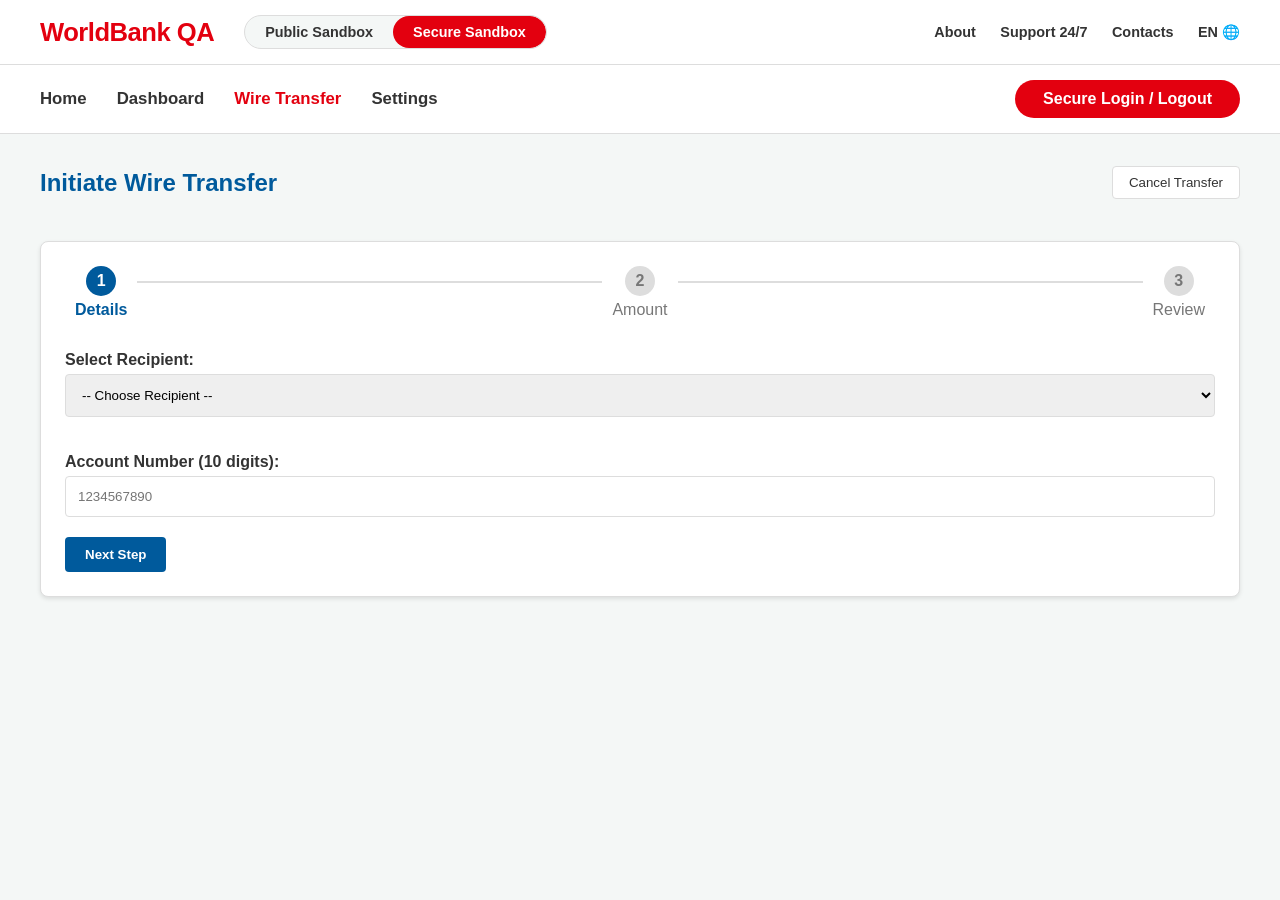
==== WorldBankMockApp/prod/transfer.html @ ee56c6eb "Add WorldBankMockApp and structure as Enterprise Monorepo" ====
<!DOCTYPE html>
<html lang="en" data-theme="light">
<head>
    <meta charset="UTF-8">
    <title>Wire Transfer - WorldBank Mock</title>
    <link rel="stylesheet" href="styles.css">
    <style> .error-text { color: var(--danger); font-size: 0.8rem; display: none; margin-top: -15px; margin-bottom: 10px; font-weight: 500; } </style>
</head>
<body>
    <!-- UNIVERSAL NAVIGATION HEADER -->
    <header class="universal-header">
        <div class="header-top">
            <div class="brand-section">
                <a href="index.html" class="logo-text">WorldBank QA</a>
                <div class="pill-toggle">
                    <a href="index.html" data-testid="toggle-public">Public Sandbox</a>
                    <a href="dashboard.html" class="active" data-testid="toggle-secure">Secure Sandbox</a>
                </div>
            </div>
            <div class="header-utilities">
                <a href="#">About</a>
                <a href="#">Support 24/7</a>
                <a href="#">Contacts</a>
                <a href="#">EN 🌐</a>
            </div>
        </div>
        <div class="header-bottom">
            <div class="main-nav-links">
                <a href="index.html" data-testid="nav-home">Home</a>
                <a href="dashboard.html" data-testid="nav-dashboard">Dashboard</a>
                <a href="transfer.html" data-testid="nav-transfer" style="color: var(--nav-active);">Wire Transfer</a>
                <a href="settings.html" data-testid="nav-settings">Settings</a>
            </div>
            <div>
                <a href="login.html" class="action-btn" data-testid="nav-login-btn">Secure Login / Logout</a>
            </div>
        </div>
    </header>

    <div class="container">
        <!-- PAGE-LEVEL CONTROL BAR -->
        <div style="display: flex; justify-content: space-between; align-items: center; margin-bottom: 10px;">
            <h2 data-testid="app-title" style="margin: 0; color: var(--primary);">Initiate Wire Transfer</h2>
            <button data-testid="btn-back-dashboard" onclick="window.location.href='dashboard.html'" style="padding: 8px 16px; cursor: pointer; border-radius: 4px; border: 1px solid var(--border); background: var(--surface-color); color: var(--text-main);">Cancel Transfer</button>
        </div>

        <div class="card">
            <div class="stepper">
                <div class="step active" id="step1-indicator" data-testid="step-1-ind"><div class="circle">1</div><span>Details</span></div>
                <div class="step" id="step2-indicator" data-testid="step-2-ind"><div class="circle">2</div><span>Amount</span></div>
                <div class="step" id="step3-indicator" data-testid="step-3-ind"><div class="circle">3</div><span>Review</span></div>
            </div>

            <!-- STEP 1 -->
            <div id="step1-form" data-testid="step-1-form">
                <p style="font-weight: 600; margin-bottom: 5px;">Select Recipient:</p>
                <select id="recipient-select" data-testid="recipient-select" style="width: 100%; padding: 12px; margin-bottom: 20px; border: 1px solid var(--border); border-radius: 4px;">
                    <option value="">-- Choose Recipient --</option>
                    <option value="acme">Acme Corp (US)</option>
                    <option value="global">Global Supplies Ltd (UK)</option>
                </select>
                <p class="error-text" id="recipient-error" data-testid="recipient-error">Please select a recipient.</p>

                <p style="font-weight: 600; margin-bottom: 5px;">Account Number (10 digits):</p>
                <input type="text" id="acc-number" data-testid="acc-number" maxlength="10" placeholder="1234567890" style="width: 100%; padding: 12px; margin-bottom: 20px; border: 1px solid var(--border); border-radius: 4px; box-sizing: border-box;">
                <p class="error-text" id="acc-error" data-testid="acc-error">Account must be exactly 10 digits.</p>

                <button data-testid="btn-next-1" onclick="validateStep1()" style="background: var(--primary); color: white; padding: 10px 20px; border: none; border-radius: 4px; cursor: pointer; font-weight: bold;">Next Step</button>
            </div>

            <!-- STEP 2 -->
            <div id="step2-form" data-testid="step-2-form" style="display: none;">
                <p style="font-weight: 600; margin-bottom: 5px;">Transfer Date:</p>
                <input type="date" id="transfer-date" data-testid="transfer-date" style="width: 100%; padding: 12px; margin-bottom: 20px; border: 1px solid var(--border); border-radius: 4px; box-sizing: border-box;">
                <p class="error-text" id="date-error" data-testid="date-error">Date cannot be in the past.</p>

                <p style="font-weight: 600; margin-bottom: 5px;">Enter amount (USD):</p>
                <input type="number" id="transfer-amount" data-testid="transfer-amount" placeholder="$ 0.00" style="width: 100%; padding: 12px; margin-bottom: 20px; border: 1px solid var(--border); border-radius: 4px; box-sizing: border-box;">
                <p class="error-text" id="amount-error" data-testid="amount-error">Amount must be greater than $0.</p>

                <button data-testid="btn-back-2" onclick="goToStep(1)" style="background: var(--surface-color); color: var(--text-main); border: 1px solid var(--border); padding: 10px 20px; border-radius: 4px; cursor: pointer; margin-right: 10px; font-weight: bold;">Back</button>
                <button data-testid="btn-next-2" onclick="validateStep2()" style="background: var(--primary); color: white; padding: 10px 20px; border: none; border-radius: 4px; cursor: pointer; font-weight: bold;">Review Transfer</button>
            </div>

            <!-- STEP 3 -->
            <div id="step3-form" data-testid="step-3-form" style="display: none;">
                <div style="background: var(--bg-color); padding: 20px; border: 1px dashed var(--border); border-radius: 8px; margin-bottom: 20px;">
                    <p style="margin-top: 0;"><strong>To:</strong> <span id="review-recipient" data-testid="review-recipient"></span></p>
                    <p><strong>Account:</strong> <span id="review-acc" data-testid="review-acc"></span></p>
                    <p style="margin-bottom: 0;"><strong>Amount:</strong> $<span id="review-amount" data-testid="review-amount"></span></p>
                </div>
                <button data-testid="btn-back-3" onclick="goToStep(2)" style="background: var(--surface-color); color: var(--text-main); border: 1px solid var(--border); padding: 10px 20px; border-radius: 4px; cursor: pointer; margin-right: 10px; font-weight: bold;">Back</button>
                <button id="btn-submit-transfer" data-testid="btn-submit-transfer" style="background: var(--success); color: white; border: none; padding: 10px 20px; border-radius: 4px; cursor: pointer; font-weight: bold;" onclick="submitTransfer()">Confirm & Send</button>
            </div>
            
            <div id="success-msg" data-testid="success-msg" style="display: none; color: var(--success); font-weight: bold; margin-top: 20px; padding: 15px; background: rgba(40, 167, 69, 0.1); border-radius: 4px; border-left: 4px solid var(--success);">
                ✅ Transfer Submitted Successfully!
            </div>
        </div>
    </div>

    <script>
        function goToStep(step) {
            document.querySelectorAll('.step').forEach(el => el.classList.remove('active'));
            document.getElementById('step1-form').style.display = 'none';
            document.getElementById('step2-form').style.display = 'none';
            document.getElementById('step3-form').style.display = 'none';
            document.getElementById(`step${step}-indicator`).classList.add('active');
            document.getElementById(`step${step}-form`).style.display = 'block';
        }

        function validateStep1() {
            let valid = true;
            if(!document.getElementById('recipient-select').value) { document.getElementById('recipient-error').style.display = 'block'; valid = false; } else { document.getElementById('recipient-error').style.display = 'none'; }
            if(document.getElementById('acc-number').value.length !== 10) { document.getElementById('acc-error').style.display = 'block'; valid = false; } else { document.getElementById('acc-error').style.display = 'none'; }
            if(valid) goToStep(2);
        }

        function validateStep2() {
            let valid = true;
            const amt = parseFloat(document.getElementById('transfer-amount').value);
            const date = document.getElementById('transfer-date').value;
            const today = new Date().toISOString().split('T')[0];
            
            if(!amt || amt <= 0) { document.getElementById('amount-error').style.display = 'block'; valid = false; } else { document.getElementById('amount-error').style.display = 'none'; }
            if(!date || date < today) { document.getElementById('date-error').style.display = 'block'; valid = false; } else { document.getElementById('date-error').style.display = 'none'; }
            
            if(valid) {
                document.getElementById('review-recipient').innerText = document.getElementById('recipient-select').options[document.getElementById('recipient-select').selectedIndex].text;
                document.getElementById('review-acc').innerText = document.getElementById('acc-number').value;
                document.getElementById('review-amount').innerText = amt.toFixed(2);
                goToStep(3);
            }
        }

        function submitTransfer() {
            document.getElementById('btn-submit-transfer').disabled = true;
            document.getElementById('success-msg').style.display = 'block';
        }
    </script>
</body>
</html>
---- WorldBankMockApp/prod/styles.css ----
/* =========================================
   1. VARIABLES & THEMING
   ========================================= */
:root {
  --bg-color: #f4f7f6;
  --surface-color: #ffffff;
  --text-main: #333333;
  --text-muted: #777777;
  --primary: #005A9C;
  --border: #dddddd;
  --success: #28a745;
  --warning: #ffc107;
  --danger: #dc3545;
  --nav-active: #e3000f; /* Bold Red */
  --nav-hover: #b3000c;
}

/* Dark Mode Overrides */
[data-theme="dark"] {
  --bg-color: #121212;
  --surface-color: #1e1e1e;
  --text-main: #e0e0e0;
  --text-muted: #aaaaaa;
  --primary: #4da3ff;
  --border: #333333;
  --nav-active: #ff4d58; /* Lighter red for dark mode contrast */
  --nav-hover: #ff7a83;
}

/* =========================================
   2. BASE STYLES
   ========================================= */
body {
  font-family: 'Segoe UI', Tahoma, Geneva, Verdana, sans-serif;
  background: var(--bg-color);
  color: var(--text-main);
  margin: 0; /* Ensures the header touches the edges */
  transition: background 0.3s, color 0.3s;
}

/* =========================================
   3. UNIVERSAL NAVIGATION
   ========================================= */
.universal-header {
  background-color: var(--surface-color);
  border-bottom: 1px solid var(--border);
  width: 100%;
  position: sticky;
  top: 0;
  z-index: 100;
  transition: background-color 0.3s;
}

/* Top Tier */
.header-top {
  display: flex;
  justify-content: space-between;
  align-items: center;
  padding: 15px 40px;
  border-bottom: 1px solid var(--border);
}

.brand-section {
  display: flex;
  align-items: center;
  gap: 30px;
}

.logo-text {
  font-size: 1.6rem;
  font-weight: 800;
  color: var(--nav-active);
  text-decoration: none;
  letter-spacing: -0.5px;
}

/* Environment Toggle Pills */
.pill-toggle {
  display: flex;
  background: var(--bg-color);
  border-radius: 30px;
  overflow: hidden;
  border: 1px solid var(--border);
}

.pill-toggle a {
  padding: 8px 20px;
  text-decoration: none;
  color: var(--text-main);
  font-weight: 600;
  font-size: 0.9rem;
  transition: all 0.3s ease;
}

.pill-toggle a.active {
  background: var(--nav-active);
  color: white;
  border-radius: 30px;
}

/* Utilities (Top Right) */
.header-utilities a {
  color: var(--text-main);
  text-decoration: none;
  margin-left: 20px;
  font-size: 0.9rem;
  font-weight: 600;
  transition: color 0.2s;
}

.header-utilities a:hover {
  color: var(--nav-active);
}

/* Bottom Tier (Main Links) */
.header-bottom {
  display: flex;
  justify-content: space-between;
  align-items: center;
  padding: 15px 40px;
}

.main-nav-links {
  display: flex;
  gap: 30px;
}

.main-nav-links a {
  color: var(--text-main);
  text-decoration: none;
  font-weight: 600;
  font-size: 1.05rem;
  transition: color 0.2s;
}

.main-nav-links a:hover {
  color: var(--nav-active);
}

/* Login/Logout Button */
.action-btn {
  background: var(--nav-active);
  color: white;
  padding: 10px 28px;
  border-radius: 30px;
  text-decoration: none;
  font-weight: bold;
  font-size: 1rem;
  transition: background 0.3s, transform 0.1s;
  display: inline-block;
}

.action-btn:hover {
  background: var(--nav-hover);
  transform: scale(1.02);
}

/* =========================================
   4. LAYOUT & CONTAINERS
   ========================================= */
.container {
  max-width: 1200px;
  margin: 2rem auto;
  padding: 0 1rem;
  display: grid;
  gap: 2rem;
}

.card {
  background: var(--surface-color);
  padding: 1.5rem;
  border-radius: 8px;
  box-shadow: 0 2px 4px rgba(0,0,0,0.1);
  border: 1px solid var(--border);
  transition: background-color 0.3s, border-color 0.3s;
}

/* =========================================
   5. UI COMPONENTS
   ========================================= */
/* Badges */
.badge { 
  padding: 4px 8px; 
  border-radius: 12px; 
  font-size: 0.8rem; 
  font-weight: bold; 
  color: white; 
}
.bg-success { background: var(--success); }
.bg-warning { background: var(--warning); color: #333; }
.bg-danger { background: var(--danger); }

/* Ledger Table */
table { width: 100%; border-collapse: collapse; }
th, td { padding: 1rem; text-align: left; border-bottom: 1px solid var(--border); }
th { cursor: pointer; }
th:hover { background: rgba(0,0,0,0.05); }
[data-theme="dark"] th:hover { background: rgba(255,255,255,0.05); }

/* Overlays & Modals */
.overlay {
  display: none; position: fixed; top: 0; left: 0; right: 0; bottom: 0;
  background: rgba(0,0,0,0.5); z-index: 999; backdrop-filter: blur(2px);
}
.overlay.active { display: block; }

.modal {
  position: fixed; top: 50%; left: 50%; transform: translate(-50%, -50%);
  background: var(--surface-color); padding: 2rem; border-radius: 8px;
  z-index: 1000; display: none; min-width: 300px;
}
.modal.active { display: block; }

/* Stepper UI */
.stepper {
  display: flex; justify-content: space-between; margin-bottom: 2rem; position: relative;
}
.stepper::before {
  content: ''; position: absolute; top: 15px; left: 0; right: 0; height: 2px; background: var(--border); z-index: 1;
}
.step {
  position: relative; z-index: 2; background: var(--surface-color); padding: 0 10px;
  display: flex; flex-direction: column; align-items: center; color: var(--text-muted);
}
.step .circle {
  width: 30px; height: 30px; border-radius: 50%; background: var(--border);
  display: flex; justify-content: center; align-items: center; font-weight: bold; margin-bottom: 5px;
}
.step.active { color: var(--primary); font-weight: bold; }
.step.active .circle { background: var(--primary); color: white; }
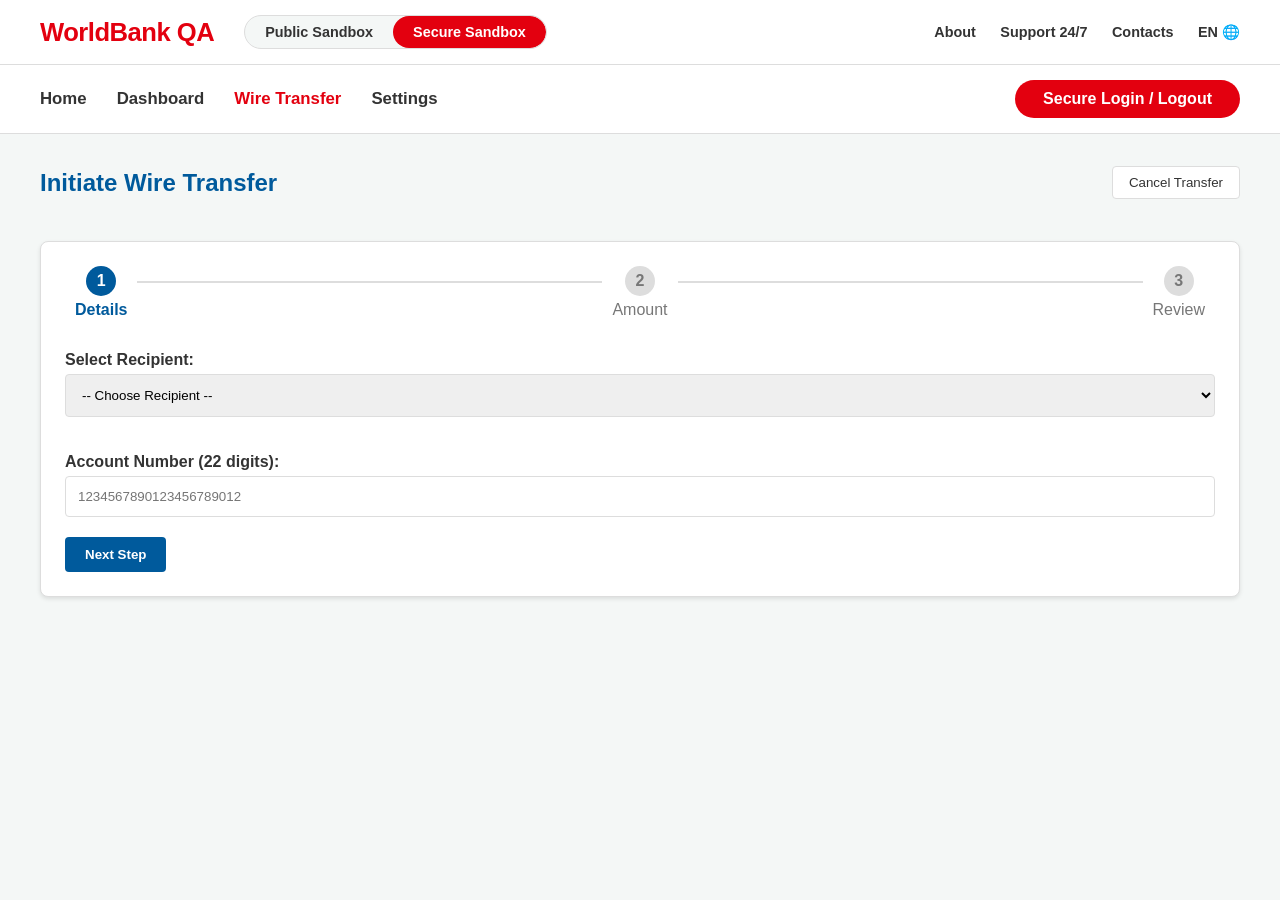
==== commit c9a9e240: "Updated Accout number symbols in Transfer.html" ====
--- a/WorldBankMockApp/prod/transfer.html
+++ b/WorldBankMockApp/prod/transfer.html
@@ -61,9 +61,9 @@
                 </select>
                 <p class="error-text" id="recipient-error" data-testid="recipient-error">Please select a recipient.</p>
 
-                <p style="font-weight: 600; margin-bottom: 5px;">Account Number (10 digits):</p>
-                <input type="text" id="acc-number" data-testid="acc-number" maxlength="10" placeholder="1234567890" style="width: 100%; padding: 12px; margin-bottom: 20px; border: 1px solid var(--border); border-radius: 4px; box-sizing: border-box;">
-                <p class="error-text" id="acc-error" data-testid="acc-error">Account must be exactly 10 digits.</p>
+                <p style="font-weight: 600; margin-bottom: 5px;">Account Number (22 digits):</p>
+                <input type="text" id="acc-number" data-testid="acc-number" maxlength="22" placeholder="1234567890123456789012" style="width: 100%; padding: 12px; margin-bottom: 20px; border: 1px solid var(--border); border-radius: 4px; box-sizing: border-box;">
+                <p class="error-text" id="acc-error" data-testid="acc-error">Account must be exactly 22 digits.</p>
 
                 <button data-testid="btn-next-1" onclick="validateStep1()" style="background: var(--primary); color: white; padding: 10px 20px; border: none; border-radius: 4px; cursor: pointer; font-weight: bold;">Next Step</button>
             </div>
